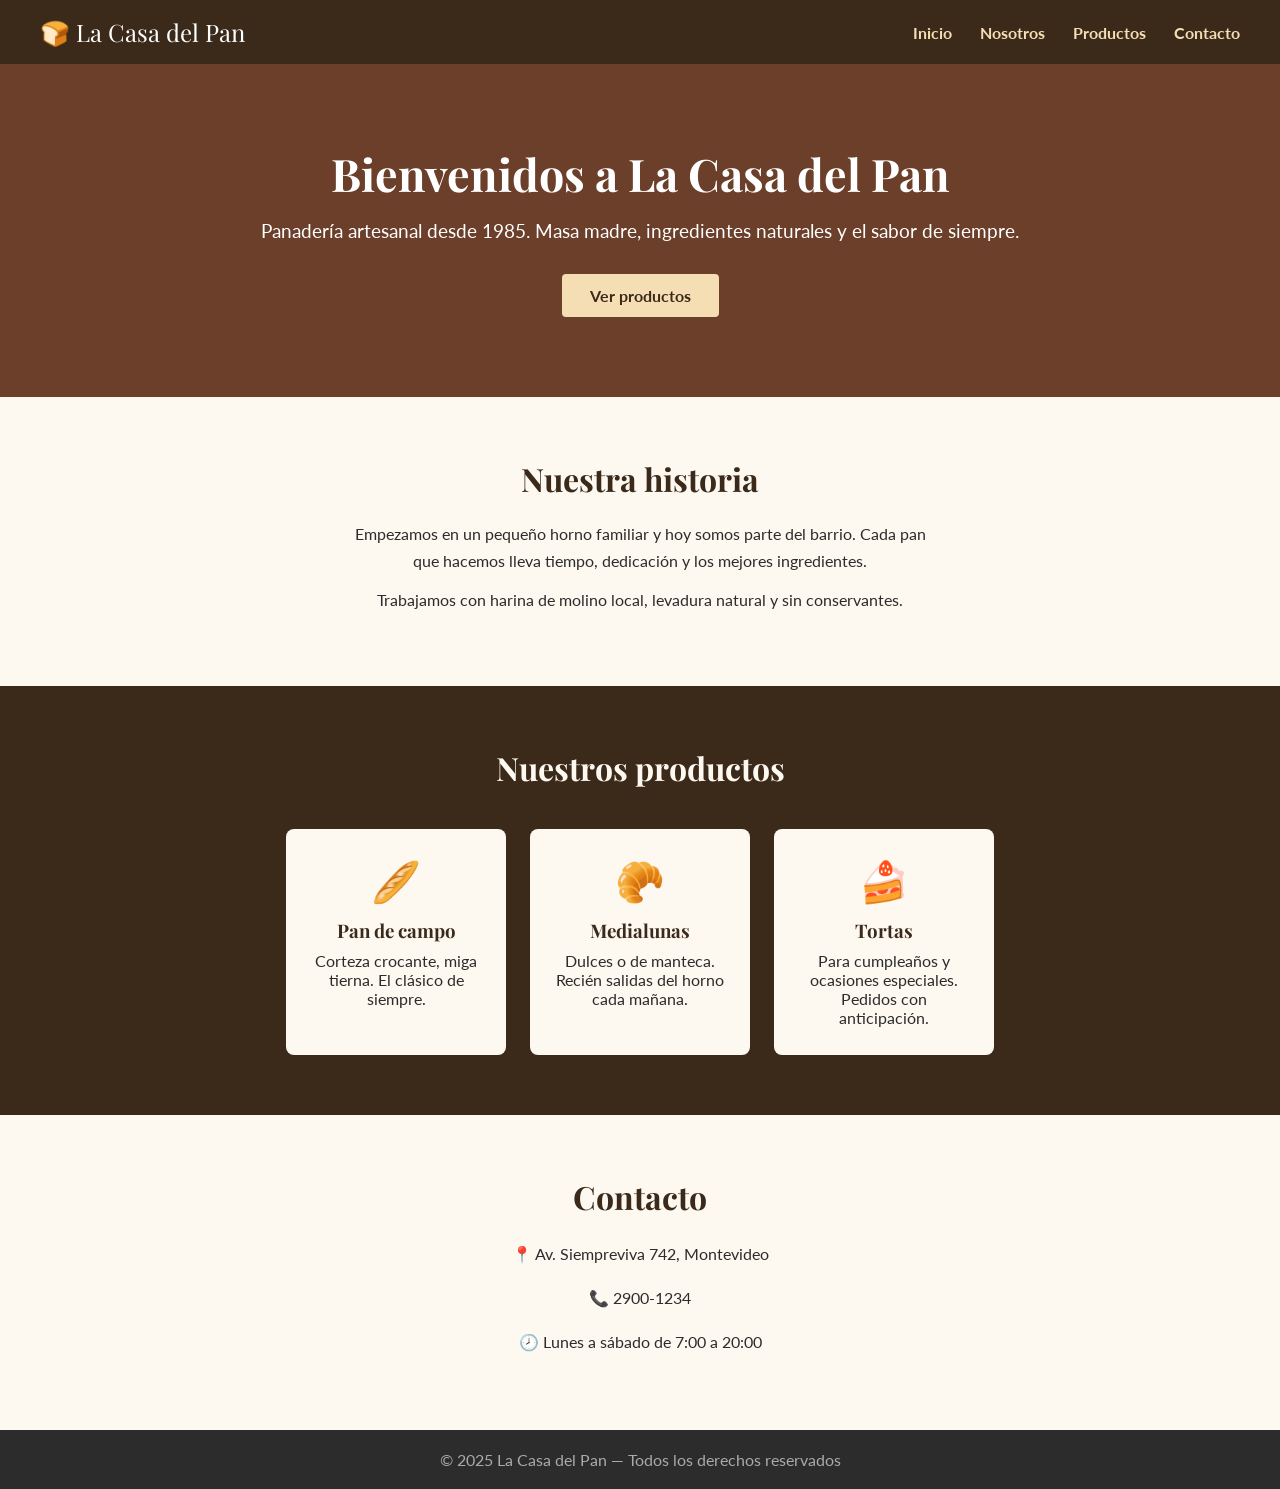
==== index.html @ b24812a7 "mensaje" ====
<!DOCTYPE html>
<html lang="es">
  <head>
    <meta charset="UTF-8">
    <meta name="viewport" content="width=device-width, initial-scale=1.0">
    <title>La Casa del Pan</title>
    <link href="https://fonts.googleapis.com/css2?family=Playfair+Display:wght@700&family=Lato:wght@400;700&display=swap" rel="stylesheet">
    <link rel="stylesheet" href="estilos.css">
  </head>
  <body>

    <!-- HEADER y NAV — Administrador -->
    <header>
      <div class="logo">🍞 La Casa del Pan</div>
      <nav>
        <a href="#inicio">Inicio</a>
        <a href="#nosotros">Nosotros</a>
        <a href="#productos">Productos</a>
        <a href="#contacto">Contacto</a>
      </nav>
    </header>

    <!-- SECCIÓN PRINCIPAL — Colaborador 1 -->
    <section id="inicio" class="hero">
      <h1>Bienvenidos a La Casa del Pan</h1>
      <p>Panadería artesanal desde 1985. Masa madre, ingredientes naturales y el sabor de siempre.</p>
      <a href="#productos" class="boton">Ver productos</a>
    </section>

    <!-- SECCIÓN NOSOTROS — Colaborador 2 -->
    <section id="nosotros" class="seccion-clara">
      <h2>Nuestra historia</h2>
      <p>Empezamos en un pequeño horno familiar y hoy somos parte del barrio. Cada pan que hacemos lleva tiempo, dedicación y los mejores ingredientes.</p>
      <p>Trabajamos con harina de molino local, levadura natural y sin conservantes.</p>
    </section>

    <!-- SECCIÓN PRODUCTOS — Colaborador 1 o 2 -->
    <section id="productos" class="seccion-oscura">
      <h2>Nuestros productos</h2>
      <div class="grilla">
        <div class="tarjeta">
          <span class="emoji">🥖</span>
          <h3>Pan de campo</h3>
          <p>Corteza crocante, miga tierna. El clásico de siempre.</p>
        </div>
        <div class="tarjeta">
          <span class="emoji">🥐</span>
          <h3>Medialunas</h3>
          <p>Dulces o de manteca. Recién salidas del horno cada mañana.</p>
        </div>
        <div class="tarjeta">
          <span class="emoji">🍰</span>
          <h3>Tortas</h3>
          <p>Para cumpleaños y ocasiones especiales. Pedidos con anticipación.</p>
        </div>
      </div>
    </section>

    <!-- CONTACTO -->
    <section id="contacto" class="seccion-clara">
      <h2>Contacto</h2>
      <p>📍 Av. Siempreviva 742, Montevideo</p>
      <p>📞 2900-1234</p>
      <p>🕗 Lunes a sábado de 7:00 a 20:00</p>
    </section>

    <!-- FOOTER -->
    <footer>
      <p>&copy; 2025 La Casa del Pan — Todos los derechos reservados</p>
    </footer>

  </body>
</html>
---- estilos.css ----
/* === RESET === */
* {
  margin: 0;
  padding: 0;
  box-sizing: border-box;
}

/* === TIPOGRAFÍA BASE === */
body {
  font-family: 'Lato', sans-serif;
  background-color: #fdf8f0;
  color: #2c2c2c;
}

h1, h2, h3 {
  font-family: 'Playfair Display', serif;
}

/* === HEADER === */
header {
  display: flex;
  justify-content: space-between;
  align-items: center;
  background-color: #3b2a1a;
  color: #fff;
  padding: 16px 40px;
}

.logo {
  font-family: 'Playfair Display', serif;
  font-size: 1.5rem;
}

nav a {
  color: #f5deb3;
  text-decoration: none;
  margin-left: 24px;
  font-weight: 700;
}

nav a:hover {
  color: #fff;
}

/* === HERO === */
.hero {
  background-color: #6b3f2a;
  color: #fff;
  text-align: center;
  padding: 80px 40px;
}

.hero h1 {
  font-size: 2.8rem;
  margin-bottom: 16px;
}

.hero p {
  font-size: 1.2rem;
  margin-bottom: 32px;
}

.boton {
  display: inline-block;
  background-color: #f5deb3;
  color: #3b2a1a;
  padding: 12px 28px;
  border-radius: 4px;
  font-weight: 700;
  text-decoration: none;
}

.boton:hover {
  background-color: #fff;
}

/* === SECCIONES === */
.seccion-clara {
  background-color: #fdf8f0;
  padding: 60px 40px;
  text-align: center;
}

.seccion-clara h2 {
  font-size: 2rem;
  margin-bottom: 20px;
  color: #3b2a1a;
}

.seccion-clara p {
  max-width: 600px;
  margin: 0 auto;
  margin-bottom: 12px;
  line-height: 1.7;
}

.seccion-oscura {
  background-color: #3b2a1a;
  color: #fdf8f0;
  padding: 60px 40px;
  text-align: center;
  overflow: hidden;
}

.seccion-oscura h2 {
  font-size: 2rem;
  margin-bottom: 40px;
}

/* === GRILLA DE PRODUCTOS === */
.grilla {
  display: flex;
  justify-content: center;
  gap: 24px;
  flex-wrap: wrap;
}

.tarjeta {
  display: inline-block;
  background-color: #fdf8f0;
  color: #2c2c2c;
  padding: 28px 24px;
  border-radius: 8px;
  width: 220px;
}

.emoji {
  font-size: 2.5rem;
  display: block;
  margin-bottom: 12px;
}

.tarjeta h3 {
  margin-bottom: 8px;
  color: #3b2a1a;
}

/* === CONTACTO === */
#contacto p {
  line-height: 2;
}

/* === FOOTER === */
footer {
  background-color: #2c2c2c;
  color: #aaa;
  text-align: center;
  padding: 20px;
}
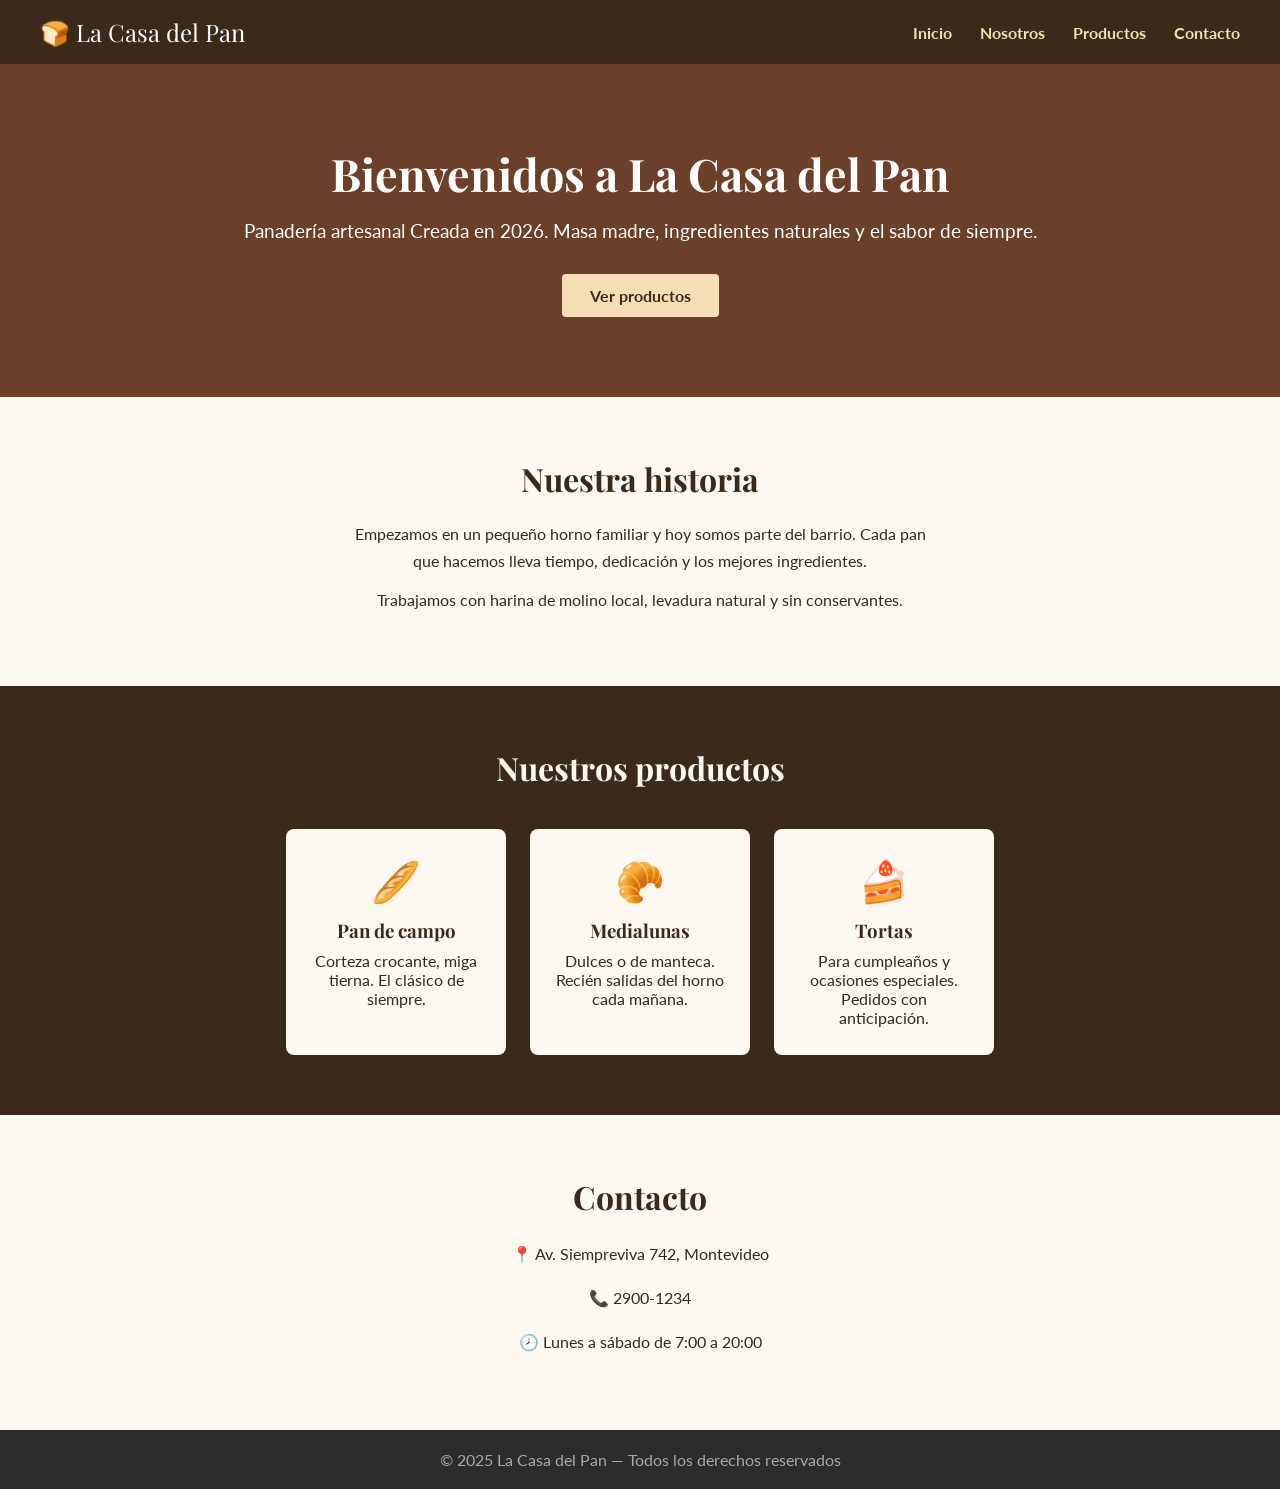
==== commit bf92bb1f: "mensaje" ====
--- a/index.html
+++ b/index.html
@@ -23,7 +23,7 @@
     <!-- SECCIÓN PRINCIPAL — Colaborador 1 -->
     <section id="inicio" class="hero">
       <h1>Bienvenidos a La Casa del Pan</h1>
-      <p>Panadería artesanal desde 1985. Masa madre, ingredientes naturales y el sabor de siempre.</p>
+      <p>Panadería artesanal Creada en 2026. Masa madre, ingredientes naturales y el sabor de siempre.</p>
       <a href="#productos" class="boton">Ver productos</a>
     </section>
 
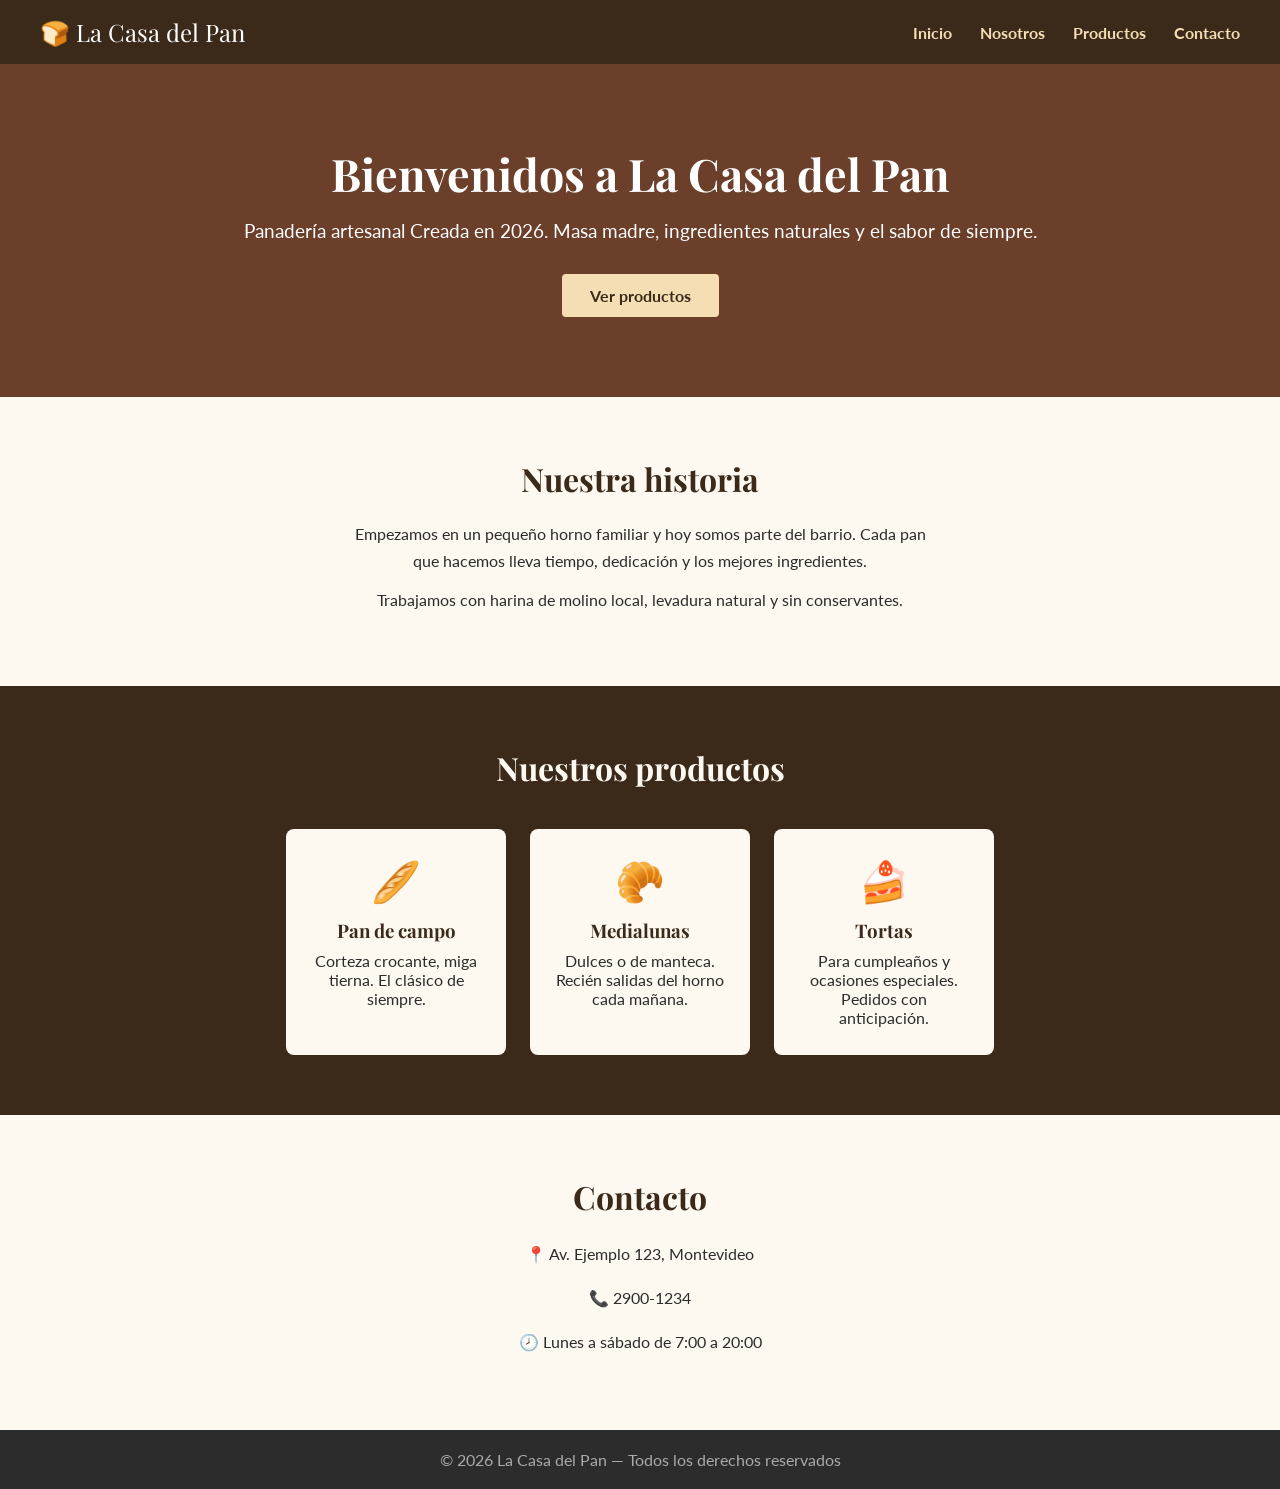
==== commit fb1dd9aa: "mensaje" ====
--- a/index.html
+++ b/index.html
@@ -59,14 +59,14 @@
     <!-- CONTACTO -->
     <section id="contacto" class="seccion-clara">
       <h2>Contacto</h2>
-      <p>📍 Av. Siempreviva 742, Montevideo</p>
+      <p>📍 Av. Ejemplo 123, Montevideo</p>
       <p>📞 2900-1234</p>
       <p>🕗 Lunes a sábado de 7:00 a 20:00</p>
     </section>
 
     <!-- FOOTER -->
     <footer>
-      <p>&copy; 2025 La Casa del Pan — Todos los derechos reservados</p>
+      <p>&copy; 2026 La Casa del Pan — Todos los derechos reservados</p>
     </footer>
 
   </body>
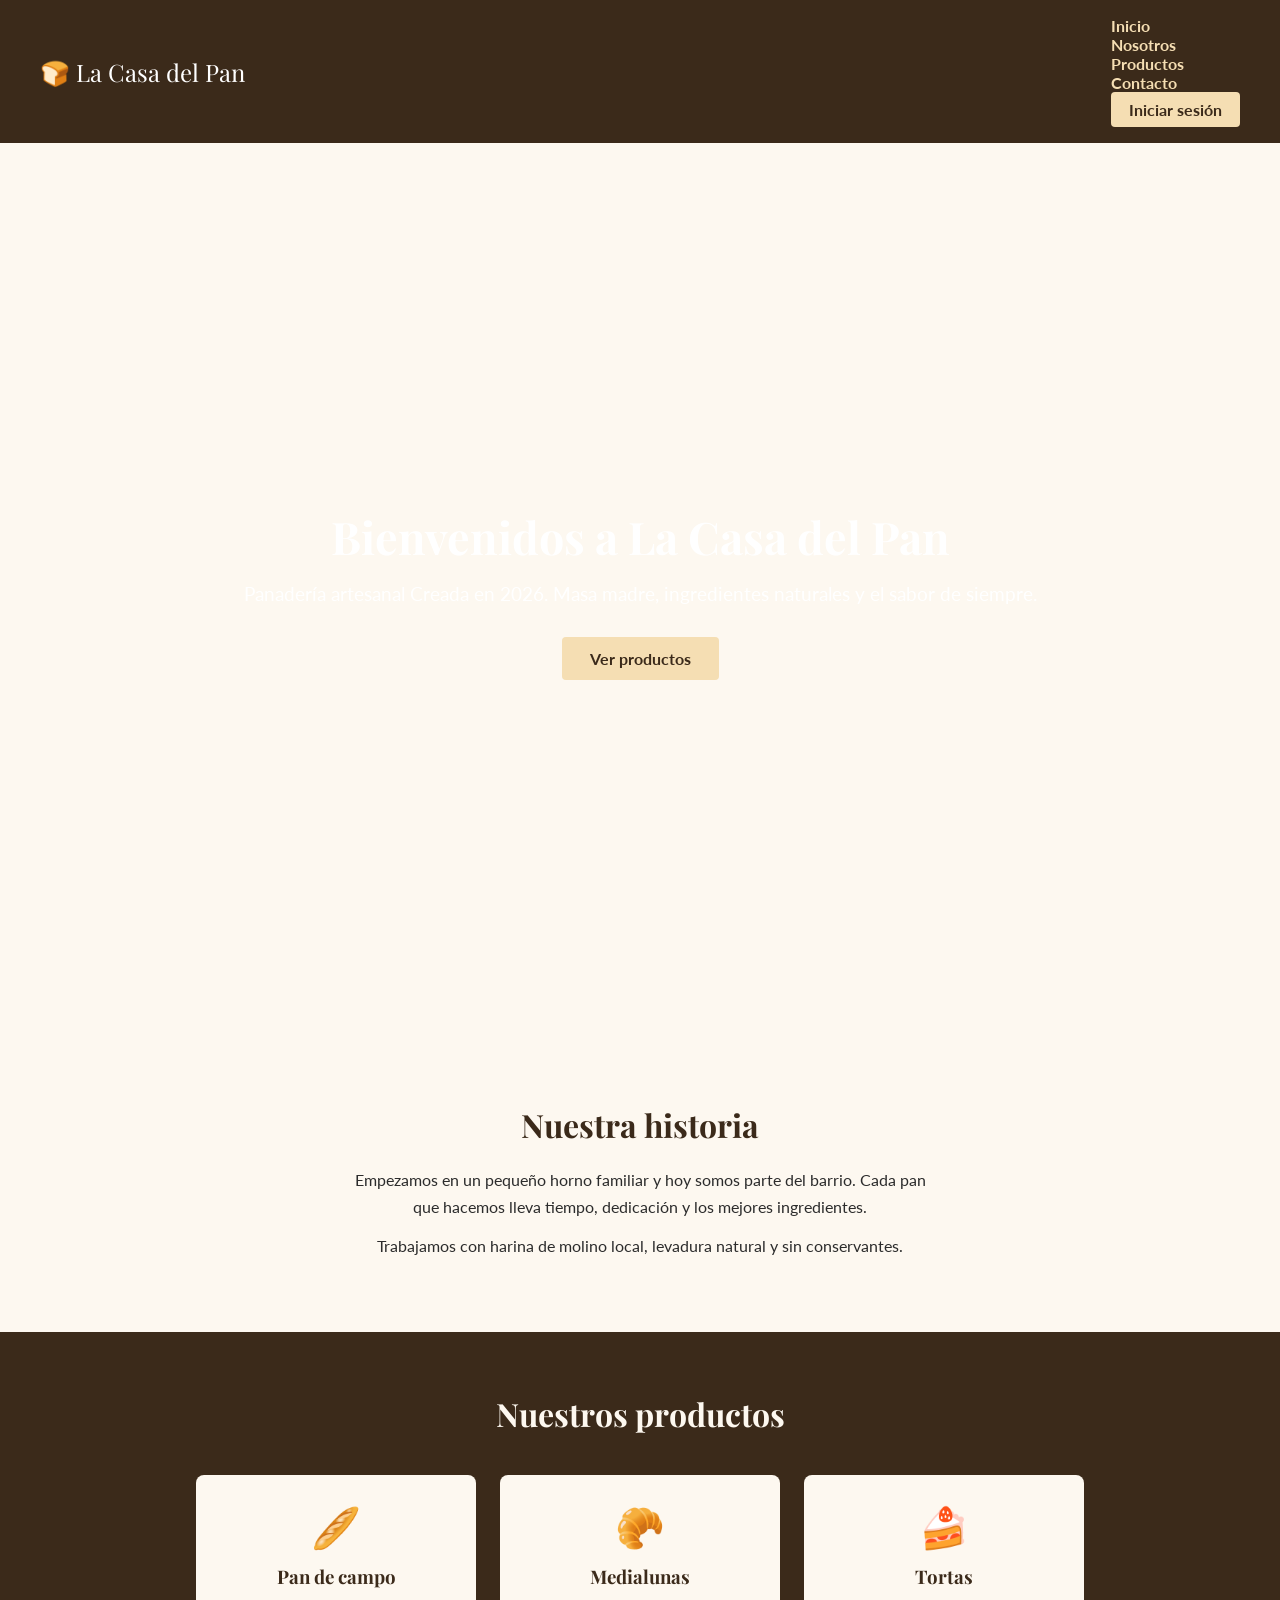
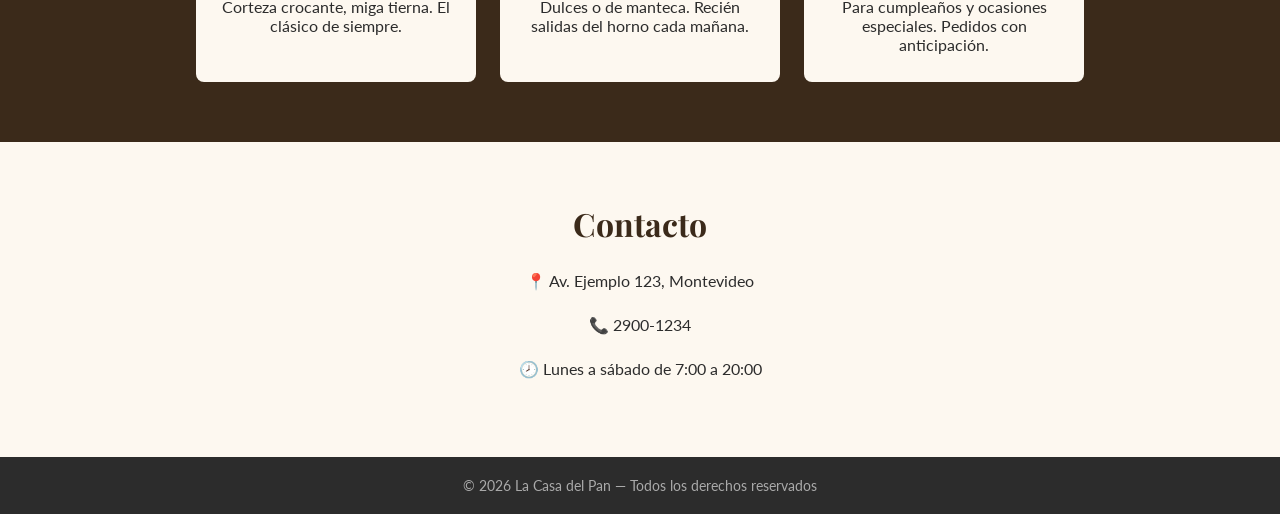
==== commit ca8bd671: "Agrego Flexbox al header, nav y tarjetas" ====
--- a/index.html
+++ b/index.html
@@ -17,6 +17,7 @@
         <a href="#nosotros">Nosotros</a>
         <a href="#productos">Productos</a>
         <a href="#contacto">Contacto</a>
+        <a href="login.html" class="boton-header">Iniciar sesión</a>
       </nav>
     </header>
 
--- a/estilos.css
+++ b/estilos.css
@@ -36,6 +36,9 @@
   text-decoration: none;
   margin-left: 24px;
   font-weight: 700;
+  display: flex;
+  align-items: center;
+  gap: 24px;
 }
 
 nav a:hover {
@@ -44,8 +47,13 @@
 
 /* === HERO === */
 .hero {
-  background-color: #6b3f2a;
+  background-color: var(--color-secundario);
   color: #fff;
+  display: flex;
+  flex-direction: column;
+  justify-content: center;
+  align-items: center;
+  min-height: 100vh;
   text-align: center;
   padding: 80px 40px;
 }
@@ -117,11 +125,13 @@
 
 .tarjeta {
   display: inline-block;
+  width: 220px;
+  flex: 1 1 280px;
+  max-width: 280px;
   background-color: #fdf8f0;
   color: #2c2c2c;
   padding: 28px 24px;
   border-radius: 8px;
-  width: 220px;
 }
 
 .emoji {
@@ -146,4 +156,21 @@
   color: #aaa;
   text-align: center;
   padding: 20px;
+  font-size: 0.9rem;
+
+}
+/* Esto es del boton de login q pidio el profe */
+.boton-header {
+  display: inline-block;
+  background-color: #f5deb3;
+  color: #3b2a1a;
+  padding: 8px 18px;
+  border-radius: 4px;
+  font-weight: 700;
+  text-decoration: none;
+  margin-left: 24px;
+}
+
+.boton-header:hover {
+  background-color: #fff;
 }
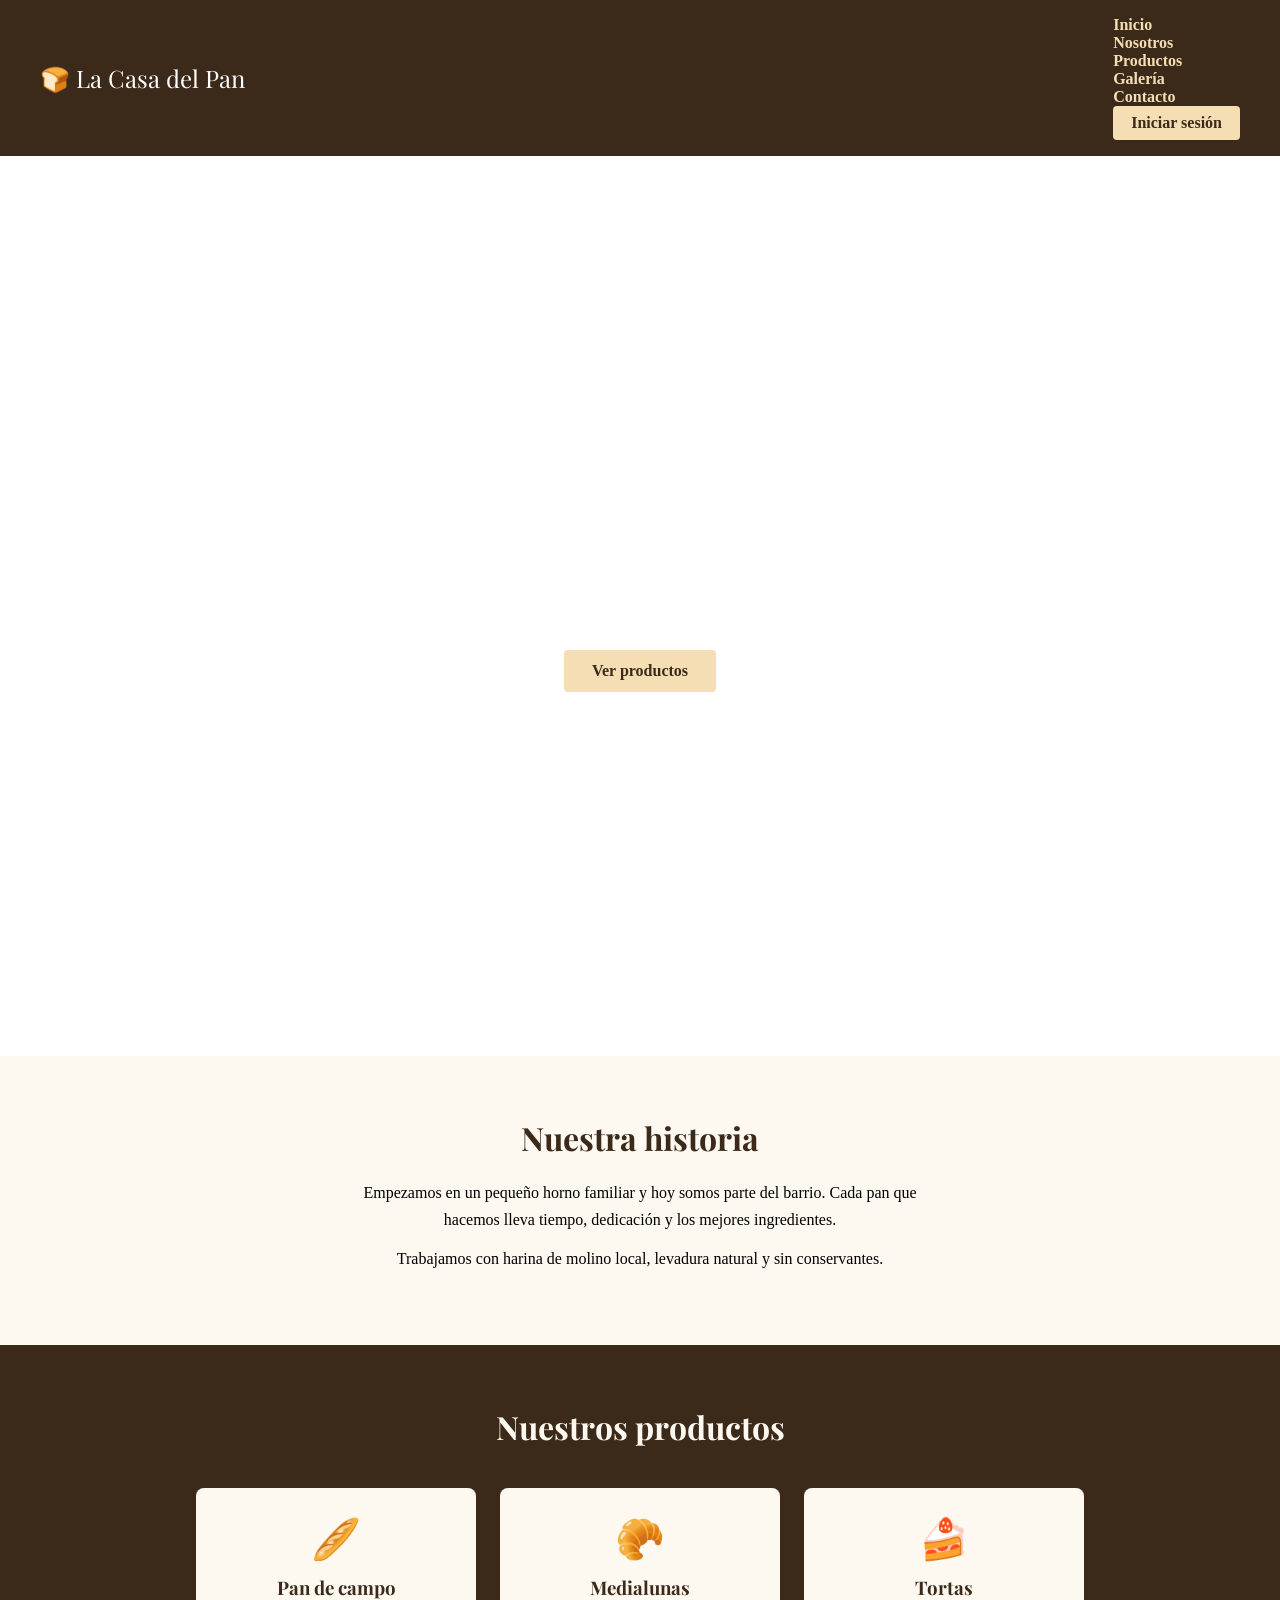
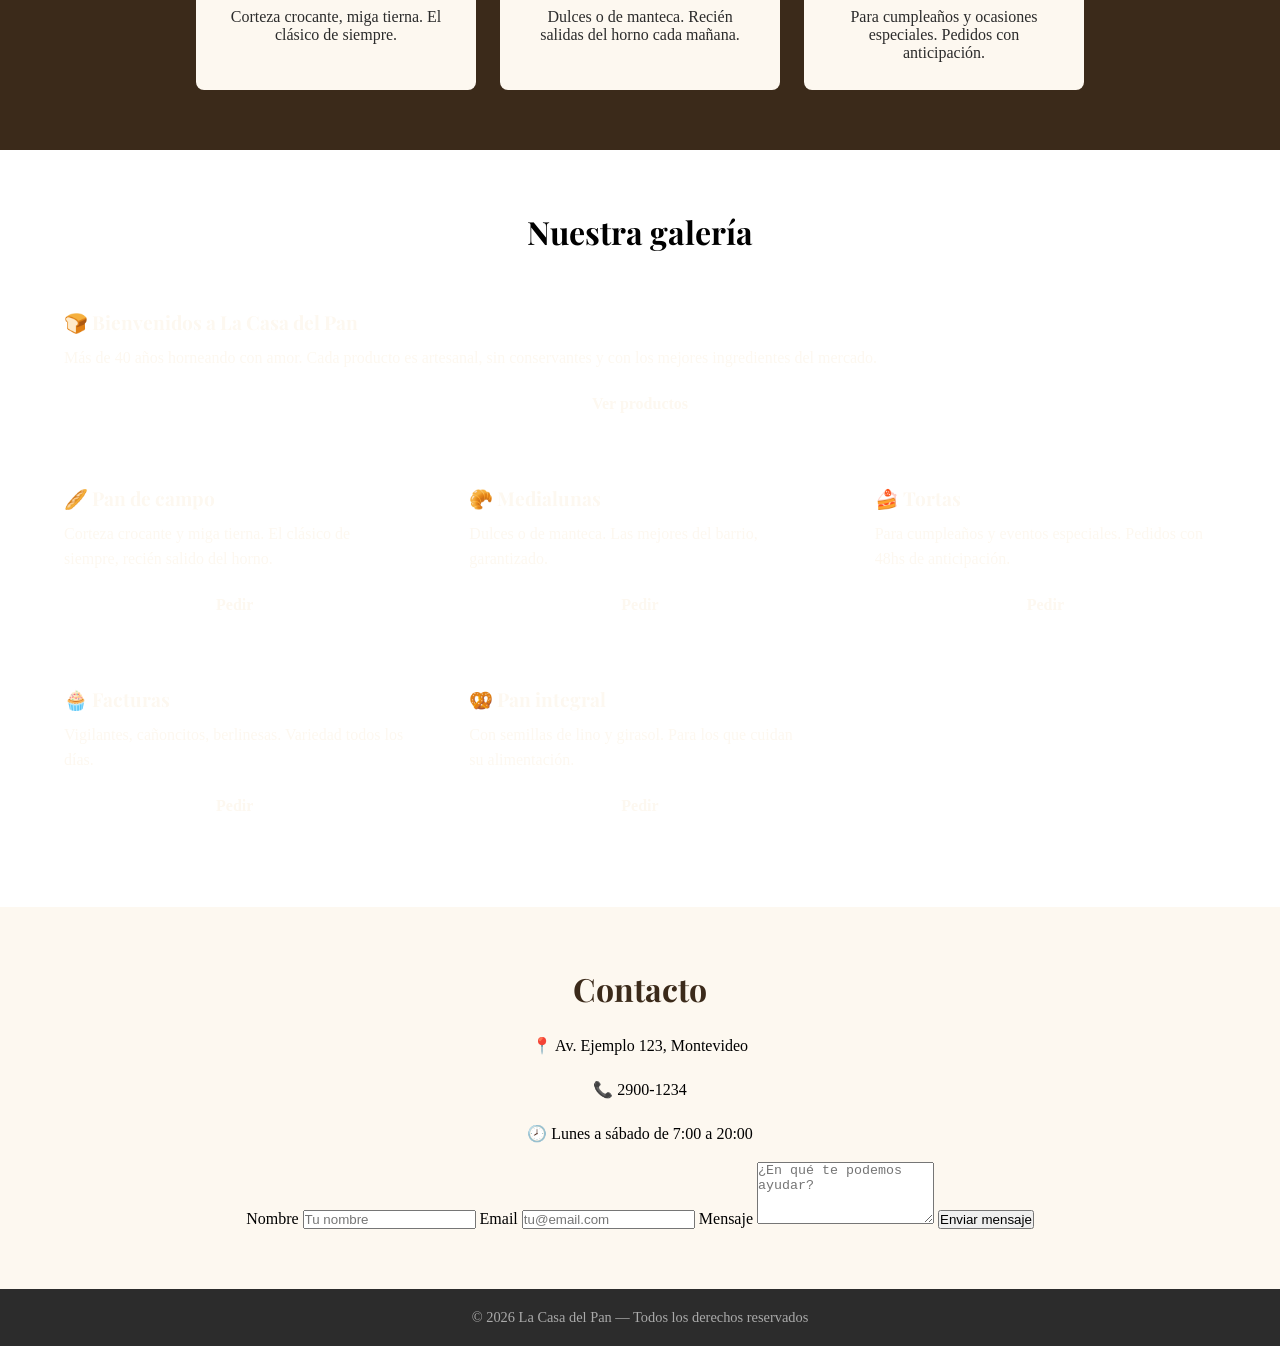
==== commit 2b1a5793: "Implemento layout de pagina con grid-template-areas" ====
--- a/index.html
+++ b/index.html
@@ -9,61 +9,113 @@
   </head>
   <body>
 
-    <!-- HEADER y NAV — Administrador -->
+    <!-- HEADER y NAV -->
     <header>
       <div class="logo">🍞 La Casa del Pan</div>
       <nav>
         <a href="#inicio">Inicio</a>
         <a href="#nosotros">Nosotros</a>
         <a href="#productos">Productos</a>
+        <a href="#galeria">Galería</a>
         <a href="#contacto">Contacto</a>
         <a href="login.html" class="boton-header">Iniciar sesión</a>
       </nav>
     </header>
 
-    <!-- SECCIÓN PRINCIPAL — Colaborador 1 -->
-    <section id="inicio" class="hero">
-      <h1>Bienvenidos a La Casa del Pan</h1>
-      <p>Panadería artesanal Creada en 2026. Masa madre, ingredientes naturales y el sabor de siempre.</p>
-      <a href="#productos" class="boton">Ver productos</a>
-    </section>
+    <!-- MAIN — envuelve todas las secciones -->
+    <main>
 
-    <!-- SECCIÓN NOSOTROS — Colaborador 2 -->
-    <section id="nosotros" class="seccion-clara">
-      <h2>Nuestra historia</h2>
-      <p>Empezamos en un pequeño horno familiar y hoy somos parte del barrio. Cada pan que hacemos lleva tiempo, dedicación y los mejores ingredientes.</p>
-      <p>Trabajamos con harina de molino local, levadura natural y sin conservantes.</p>
-    </section>
+      <!-- SECCIÓN PRINCIPAL -->
+      <section id="inicio" class="hero">
+        <h1>Bienvenidos a La Casa del Pan</h1>
+        <p>Panadería artesanal Creada en 2026. Masa madre, ingredientes naturales y el sabor de siempre.</p>
+        <a href="#productos" class="boton">Ver productos</a>
+      </section>
 
-    <!-- SECCIÓN PRODUCTOS — Colaborador 1 o 2 -->
-    <section id="productos" class="seccion-oscura">
-      <h2>Nuestros productos</h2>
-      <div class="grilla">
-        <div class="tarjeta">
-          <span class="emoji">🥖</span>
-          <h3>Pan de campo</h3>
-          <p>Corteza crocante, miga tierna. El clásico de siempre.</p>
+      <!-- SECCIÓN NOSOTROS -->
+      <section id="nosotros" class="seccion-clara">
+        <h2>Nuestra historia</h2>
+        <p>Empezamos en un pequeño horno familiar y hoy somos parte del barrio. Cada pan que hacemos lleva tiempo, dedicación y los mejores ingredientes.</p>
+        <p>Trabajamos con harina de molino local, levadura natural y sin conservantes.</p>
+      </section>
+
+      <!-- SECCIÓN PRODUCTOS -->
+      <section id="productos" class="seccion-oscura">
+        <h2>Nuestros productos</h2>
+        <div class="grilla">
+          <div class="tarjeta">
+            <span class="emoji">🥖</span>
+            <h3>Pan de campo</h3>
+            <p>Corteza crocante, miga tierna. El clásico de siempre.</p>
+          </div>
+          <div class="tarjeta">
+            <span class="emoji">🥐</span>
+            <h3>Medialunas</h3>
+            <p>Dulces o de manteca. Recién salidas del horno cada mañana.</p>
+          </div>
+          <div class="tarjeta">
+            <span class="emoji">🍰</span>
+            <h3>Tortas</h3>
+            <p>Para cumpleaños y ocasiones especiales. Pedidos con anticipación.</p>
+          </div>
         </div>
-        <div class="tarjeta">
-          <span class="emoji">🥐</span>
-          <h3>Medialunas</h3>
-          <p>Dulces o de manteca. Recién salidas del horno cada mañana.</p>
+      </section>
+
+      <!-- GALERÍA -->
+      <section id="galeria" class="seccion-galeria">
+        <h2>Nuestra galería</h2>
+        <div class="galeria">
+          <div class="galeria-item destacado">
+            <h3>🍞 Bienvenidos a La Casa del Pan</h3>
+            <p>Más de 40 años horneando con amor. Cada producto es artesanal, sin conservantes y con los mejores ingredientes del mercado.</p>
+            <a href="#productos">Ver productos</a>
+          </div>
+          <div class="galeria-item">
+            <h3>🥖 Pan de campo</h3>
+            <p>Corteza crocante y miga tierna. El clásico de siempre, recién salido del horno.</p>
+            <a href="#contacto">Pedir</a>
+          </div>
+          <div class="galeria-item">
+            <h3>🥐 Medialunas</h3>
+            <p>Dulces o de manteca. Las mejores del barrio, garantizado.</p>
+            <a href="#contacto">Pedir</a>
+          </div>
+          <div class="galeria-item">
+            <h3>🍰 Tortas</h3>
+            <p>Para cumpleaños y eventos especiales. Pedidos con 48hs de anticipación.</p>
+            <a href="#contacto">Pedir</a>
+          </div>
+          <div class="galeria-item">
+            <h3>🧁 Facturas</h3>
+            <p>Vigilantes, cañoncitos, berlinesas. Variedad todos los días.</p>
+            <a href="#contacto">Pedir</a>
+          </div>
+          <div class="galeria-item">
+            <h3>🥨 Pan integral</h3>
+            <p>Con semillas de lino y girasol. Para los que cuidan su alimentación.</p>
+            <a href="#contacto">Pedir</a>
+          </div>
         </div>
-        <div class="tarjeta">
-          <span class="emoji">🍰</span>
-          <h3>Tortas</h3>
-          <p>Para cumpleaños y ocasiones especiales. Pedidos con anticipación.</p>
-        </div>
-      </div>
-    </section>
+      </section>
 
-    <!-- CONTACTO -->
-    <section id="contacto" class="seccion-clara">
-      <h2>Contacto</h2>
-      <p>📍 Av. Ejemplo 123, Montevideo</p>
-      <p>📞 2900-1234</p>
-      <p>🕗 Lunes a sábado de 7:00 a 20:00</p>
-    </section>
+      <!-- CONTACTO -->
+      <section id="contacto" class="seccion-clara">
+        <h2>Contacto</h2>
+        <p>📍 Av. Ejemplo 123, Montevideo</p>
+        <p>📞 2900-1234</p>
+        <p>🕗 Lunes a sábado de 7:00 a 20:00</p>
+        <form class="formulario">
+          <label for="nombre">Nombre</label>
+          <input type="text" id="nombre" placeholder="Tu nombre">
+          <label for="email">Email</label>
+          <input type="email" id="email" placeholder="tu@email.com">
+          <label for="mensaje">Mensaje</label>
+          <textarea id="mensaje" rows="4" placeholder="¿En qué te podemos ayudar?"></textarea>
+          <button type="submit">Enviar mensaje</button>
+        </form>
+      </section>
+
+    </main>
 
     <!-- FOOTER -->
     <footer>
--- a/estilos.css
+++ b/estilos.css
@@ -7,10 +7,21 @@
 
 /* === TIPOGRAFÍA BASE === */
 body {
-  font-family: 'Lato', sans-serif;
-  background-color: #fdf8f0;
-  color: #2c2c2c;
-}
+  font-family: var(--fuente-cuerpo);
+  background-color: var(--color-fondo);
+  color: var(--color-texto);
+  display: grid;
+  grid-template-columns: 1fr;
+  grid-template-rows: auto 1fr auto;
+  grid-template-areas:
+    "header"
+    "main"
+    "footer";
+  min-height: 100vh;
+}
+header { grid-area: header; }
+main   { grid-area: main; }
+footer { grid-area: footer; }
 
 h1, h2, h3 {
   font-family: 'Playfair Display', serif;
@@ -173,4 +184,69 @@
 
 .boton-header:hover {
   background-color: #fff;
+}
+/* === GALERÍA === */
+.seccion-galeria {
+  padding: 60px 40px;
+  background-color: var(--color-fondo);
+}
+
+.seccion-galeria h2 {
+  text-align: center;
+  font-size: 2rem;
+  color: var(--color-primario);
+  margin-bottom: 32px;
+}
+
+.galeria {
+  display: grid;
+  grid-template-columns: repeat(3, 1fr);
+  gap: 16px;
+}
+
+.galeria-item:first-child {
+  grid-column: span 3;
+}
+
+/* === FLEXBOX DENTRO DE CADA TARJETA === */
+.galeria-item {
+  padding: 24px;
+  background-color: var(--color-primario);
+  color: #fdf8f0;
+  border-radius: 8px;
+  display: flex;
+  flex-direction: column;
+  justify-content: space-between;
+  min-height: 160px;
+}
+
+.galeria-item h3 {
+  font-size: 1.2rem;
+  margin-bottom: 10px;
+  color: var(--color-acento);
+}
+
+.galeria-item p {
+  flex: 1;
+  line-height: 1.6;
+  margin-bottom: 16px;
+}
+
+.galeria-item a {
+  display: inline-block;
+  background-color: var(--color-acento);
+  color: var(--color-primario);
+  padding: 8px 16px;
+  border-radius: 4px;
+  font-weight: 700;
+  text-decoration: none;
+  text-align: center;
+}
+
+.galeria-item a:hover {
+  background-color: #fff;
+}
+
+.destacado {
+  background-color: var(--color-secundario);
 }
